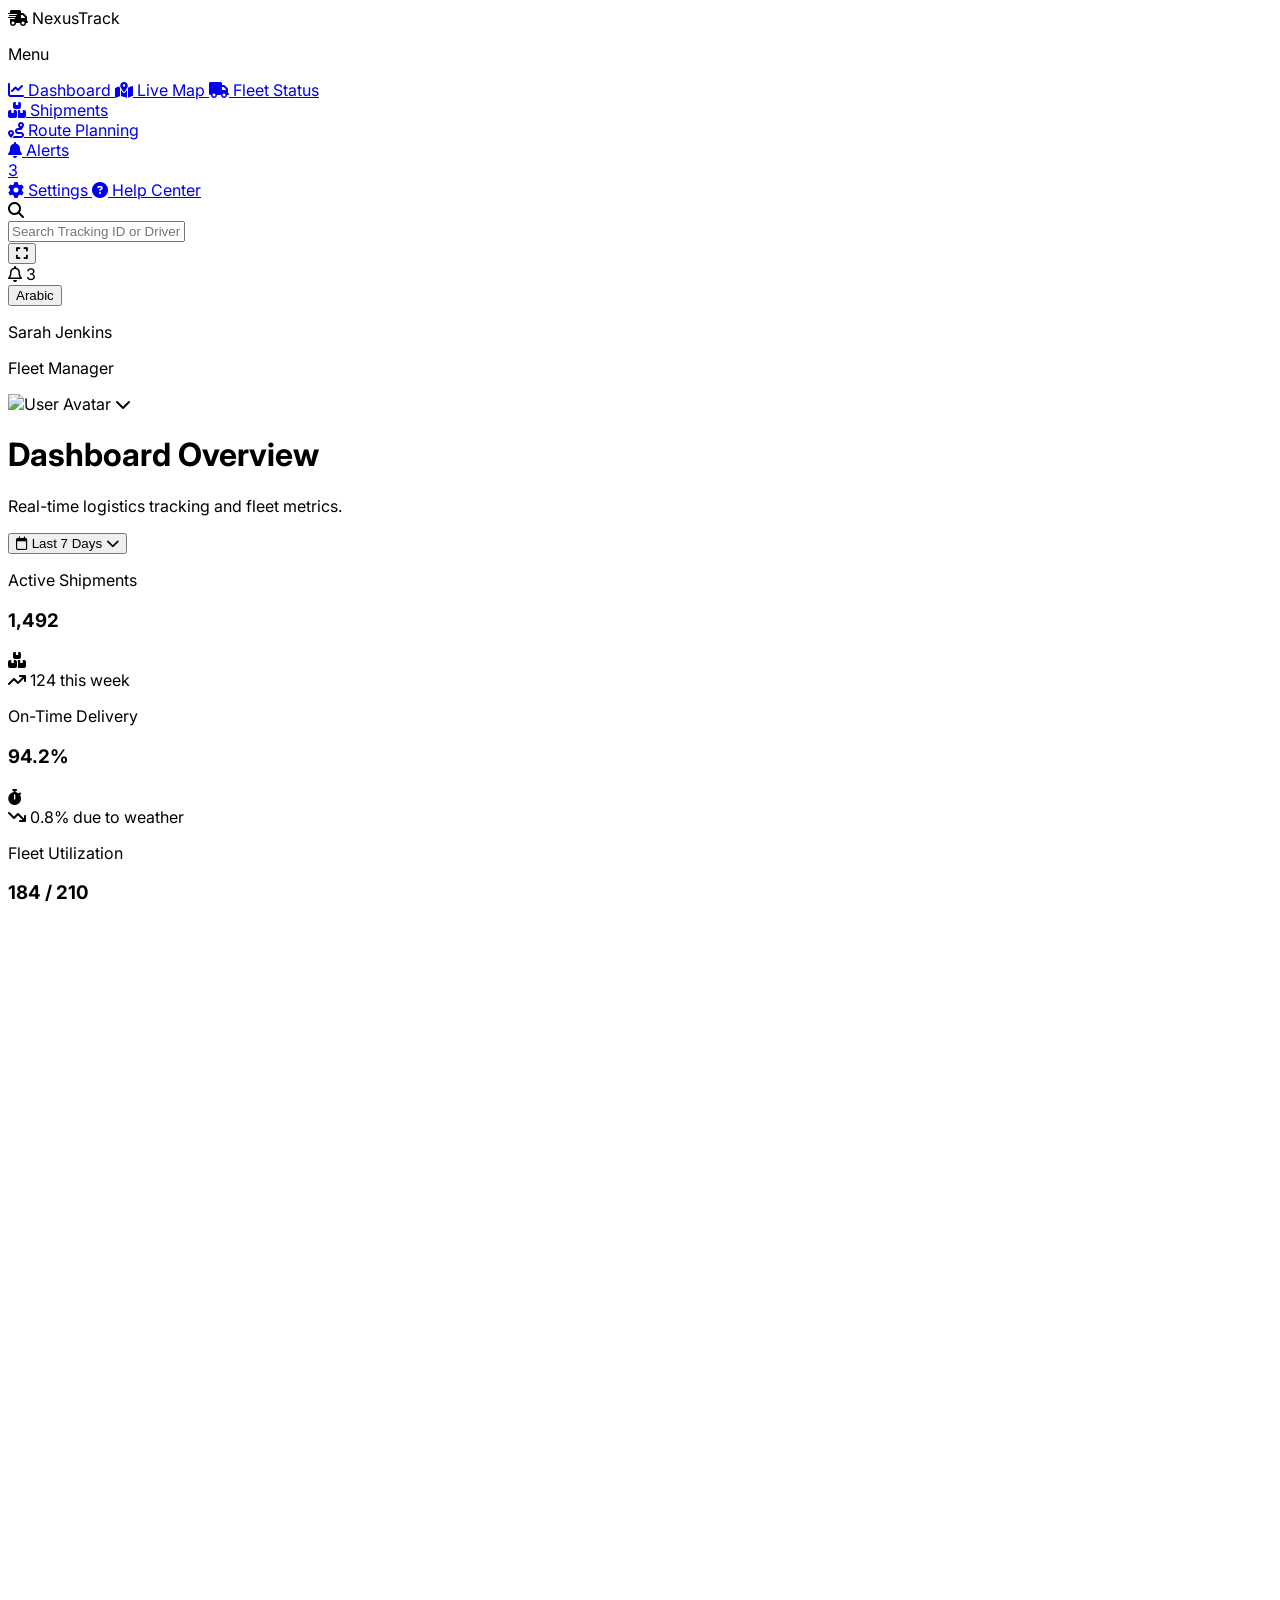
==== index.html @ 2e5b0f3b "first commit" ====
<!--
    NexusTrack - Logistics & Fleet Management Dashboard Template
    Developed by Ahmed Ibrahim
    Ready for ThemeForest Submission
-->
<!DOCTYPE html>
<html lang="en">

<head>
    <meta charset="UTF-8">
    <meta name="viewport" content="width=device-width, initial-scale=1.0">
    <title>Nexus Logistics & Fleet tracking</title>
    <meta name="description"
        content="NexusTrack - Premium Logistics & Fleet Management Dashboard with Multi-language (LTR/RTL) support. Built with Tailwind CSS and Chart.js.">
    <meta name="keywords"
        content="logistics, fleet management, dashboard, admin template, tailwind css, truck tracking, shipments, rtl dashboard">
    <meta name="author" content="Ahmed Ibrahim">

    <title>NexusTrack - Logistics & Fleet Management Dashboard</title>

    <!-- CSS Assets -->
    <script src="https://cdn.tailwindcss.com"></script>

    <!-- Font Awesome -->
    <link rel="stylesheet" href="https://cdnjs.cloudflare.com/ajax/libs/font-awesome/6.4.0/css/all.min.css" />

    <!-- Google Fonts: Inter & Cairo -->
    <link
        href="https://fonts.googleapis.com/css2?family=Inter:wght@300;400;500;600;700&family=Cairo:wght@400;600;700&display=swap"
        rel="stylesheet">

    <!-- Chart.js -->
    <script src="https://cdn.jsdelivr.net/npm/chart.js"></script>

    <!-- Custom Styles -->
    <link rel="stylesheet" href="assets/css/styles.css">

    <script>
        tailwind.config = {
            theme: {
                extend: {
                    fontFamily: {
                        sans: ['Inter', 'sans-serif'],
                    },
                    colors: {
                        darkTheme: '#111827',
                        darkerTheme: '#030712',
                        appBg: '#f3f4f6',
                        brandBlue: '#3b82f6',
                        accentOrange: '#f97316',
                        successGreen: '#10b981',
                        dangerRed: '#ef4444'
                    }
                }
            }
        }
    </script>
</head>

<body class="bg-appBg text-gray-800 flex font-sans h-screen w-screen overflow-hidden">

    <!-- SIDEBAR -->
    <aside id="sidebar"
        class="bg-darkerTheme text-gray-300 w-64 flex flex-col h-full transition-all duration-300 z-20 flex-shrink-0">
        <!-- Logo -->
        <div class="h-16 flex items-center px-6 bg-darkTheme border-b border-gray-800">
            <div class="flex items-center gap-3 text-white font-bold text-xl tracking-wide">
                <i class="fa-solid fa-truck-fast text-brandBlue"></i>
                <span id="logo-text" data-i18n="logo_text">NexusTrack</span>
            </div>
        </div>

        <!-- Navigation Menu -->
        <nav class="flex-1 overflow-y-auto py-6 px-4 space-y-2 relative">
            <p class="px-2 text-xs font-semibold text-gray-500 uppercase tracking-wider mb-2" data-i18n="menu_title">
                Menu</p>

            <a href="index.html"
                class="flex items-center gap-3 px-3 py-2.5 rounded-lg bg-brandBlue text-white shadow-md shadow-blue-500/20 group transition-all">
                <i class="fa-solid fa-chart-line w-5 text-center group-hover:scale-110 transition-transform"></i>
                <span class="font-medium" data-i18n="dashboard">Dashboard</span>
            </a>

            <a href="live-map.html"
                class="flex items-center gap-3 px-3 py-2.5 rounded-lg text-gray-400 hover:bg-gray-800 hover:text-white group transition-all">
                <i
                    class="fa-solid fa-map-location-dot w-5 text-center group-hover:text-brandBlue transition-colors"></i>
                <span class="font-medium" data-i18n="live_map">Live Map</span>
            </a>

            <a href="fleet-status.html"
                class="flex items-center gap-3 px-3 py-2.5 rounded-lg text-gray-400 hover:bg-gray-800 hover:text-white group transition-all">
                <i class="fa-solid fa-truck w-5 text-center group-hover:text-successGreen transition-colors"></i>
                <span class="font-medium" data-i18n="fleet_status">Fleet Status</span>
            </a>

            <a href="shipments.html"
                class="flex items-center gap-3 px-3 py-2.5 rounded-lg text-gray-400 hover:bg-gray-800 hover:text-white group transition-all justify-between">
                <div class="flex items-center gap-3">
                    <i
                        class="fa-solid fa-boxes-stacked w-5 text-center group-hover:text-purple-400 transition-colors"></i>
                    <span class="font-medium" data-i18n="shipments">Shipments</span>
                </div>
            </a>

            <a href="route-planning.html"
                class="flex items-center gap-3 px-3 py-2.5 rounded-lg text-gray-400 hover:bg-gray-800 hover:text-white group transition-all">
                <i class="fa-solid fa-route w-5 text-center group-hover:text-accentOrange transition-colors"></i>
                <span class="font-medium" data-i18n="route_planning">Route Planning</span>
            </a>

            <a href="alerts.html"
                class="flex items-center gap-3 px-3 py-2.5 rounded-lg text-gray-400 hover:bg-gray-800 hover:text-white group transition-all justify-between">
                <div class="flex items-center gap-3">
                    <i class="fa-solid fa-bell w-5 text-center group-hover:text-dangerRed transition-colors"></i>
                    <span class="font-medium" data-i18n="alerts">Alerts</span>
                </div>
                <span
                    class="bg-dangerRed text-white text-xs font-bold px-2 py-0.5 rounded-full shadow-sm shadow-red-500/30">3</span>
            </a>
        </nav>

        <!-- Sidebar Bottom -->
        <div class="p-4 bg-darkTheme border-t border-gray-800">
            <a href="#"
                class="flex items-center gap-3 px-3 py-2 rounded-lg text-gray-400 hover:text-white transition-colors">
                <i class="fa-solid fa-gear w-5 text-center"></i>
                <span class="font-medium" data-i18n="settings">Settings</span>
            </a>
            <a href="#"
                class="flex items-center gap-3 px-3 py-2 rounded-lg text-gray-400 hover:text-white transition-colors mt-1">
                <i class="fa-solid fa-circle-question w-5 text-center"></i>
                <span class="font-medium" data-i18n="help_center">Help Center</span>
            </a>
        </div>
    </aside>

    <!-- CONTENT WRAPPER -->
    <div class="flex-1 flex flex-col h-full min-w-0">

        <!-- TOP NAVIGATION -->
        <header class="h-16 bg-white border-b border-gray-200 flex items-center justify-between px-6 z-10 shrink-0">
            <!-- Search -->
            <div class="flex items-center flex-1 max-w-xl">
                <div class="relative w-full">
                    <div class="absolute inset-y-0 left-0 flex items-center pl-3 pointer-events-none text-gray-400">
                        <i class="fa-solid fa-magnifying-glass"></i>
                    </div>
                    <input type="text" placeholder="Search Tracking ID or Driver..."
                        class="bg-gray-100 border-none text-sm rounded-full pl-10 pr-4 py-2 w-full focus:ring-2 focus:ring-brandBlue focus:bg-white transition-all outline-none">
                </div>
            </div>

            <!-- Right Actions -->
            <div class="flex items-center gap-5 ml-4">
                <button class="text-gray-400 hover:text-gray-600 transition-colors">
                    <i class="fa-solid fa-expand text-lg"></i>
                </button>

                <!-- Notifications -->
                <div class="relative cursor-pointer text-gray-400 hover:text-gray-600 transition-colors">
                    <i class="fa-regular fa-bell text-xl"></i>
                    <span class="absolute -top-1 -right-1 flex h-4 w-4">
                        <span
                            class="animate-ping absolute inline-flex h-full w-full rounded-full bg-dangerRed opacity-75"></span>
                        <span
                            class="relative inline-flex rounded-full h-4 w-4 bg-dangerRed items-center justify-center text-[9px] font-bold text-white border-2 border-white">3</span>
                    </span>
                </div>

                <!-- Divider -->
                <div class="w-px h-8 bg-gray-200"></div>

                <!-- Language Switcher -->
                <button id="langSwitcher"
                    class="text-xs font-bold text-brandBlue hover:text-blue-700 bg-blue-50 px-2 py-1 rounded transition-colors uppercase">
                    Arabic
                </button>

                <!-- Divider -->
                <div class="w-px h-8 bg-gray-200"></div>

                <!-- User Profile -->
                <div class="flex items-center gap-3 cursor-pointer group">
                    <div class="text-right hidden sm:block">
                        <p class="text-sm font-semibold text-gray-700" data-i18n="user_name">Sarah Jenkins</p>
                        <p class="text-xs text-gray-500" data-i18n="user_role">Fleet Manager</p>
                    </div>
                    <img src="https://i.pravatar.cc/150?img=47" alt="User Avatar"
                        class="h-9 w-9 rounded-full object-cover border-2 border-gray-200 group-hover:border-brandBlue transition-colors">
                    <i class="fa-solid fa-chevron-down text-xs text-gray-400"></i>
                </div>
            </div>
        </header>

        <!-- MAIN DASHBOARD CONTENT -->
        <main class="flex-1 overflow-auto p-6 scroll-smooth">

            <div class="flex items-center justify-between mb-6">
                <div>
                    <h1 class="text-2xl font-bold text-gray-800 tracking-tight" data-i18n="dashboard_title">Dashboard
                        Overview</h1>
                    <p class="text-sm text-gray-500 mt-1" data-i18n="dashboard_desc">Real-time logistics tracking and
                        fleet metrics.</p>
                </div>
                <!-- Date / Filter button -->
                <button
                    class="flex items-center gap-2 bg-white border border-gray-300 text-gray-700 text-sm font-medium px-4 py-2 rounded-lg shadow-sm hover:bg-gray-50 transition-colors">
                    <i class="fa-regular fa-calendar"></i>
                    <span data-i18n="last_7_days">Last 7 Days</span>
                    <i class="fa-solid fa-chevron-down text-xs ml-1"></i>
                </button>
            </div>

            <!-- KPI CARDS ROW -->
            <div class="grid grid-cols-1 md:grid-cols-2 lg:grid-cols-4 gap-6 mb-8">
                <!-- Card 1 -->
                <div class="bg-white rounded-xl shadow-sm border border-gray-100 p-5 hover:shadow-md transition-shadow">
                    <div class="flex items-start justify-between">
                        <div>
                            <p class="text-sm font-medium text-gray-500 mb-1" data-i18n="active_shipments">Active
                                Shipments</p>
                            <h3 class="text-2xl font-bold text-gray-800" id="kpiActiveShipments">...</h3>
                        </div>
                        <div class="w-10 h-10 rounded-lg bg-blue-50 flex items-center justify-center text-brandBlue">
                            <i class="fa-solid fa-boxes-stacked text-lg"></i>
                        </div>
                    </div>
                    <div class="mt-4 flex items-center text-sm">
                        <span
                            class="text-successGreen font-medium flex items-center gap-1 bg-green-50 px-2 py-0.5 rounded">
                            <i class="fa-solid fa-arrow-trend-up text-xs"></i> 124
                        </span>
                        <span class="text-gray-400 ml-2 text-xs" data-i18n="this_week">this week</span>
                    </div>
                </div>

                <!-- Card 2 -->
                <div class="bg-white rounded-xl shadow-sm border border-gray-100 p-5 hover:shadow-md transition-shadow">
                    <div class="flex items-start justify-between">
                        <div>
                            <p class="text-sm font-medium text-gray-500 mb-1" data-i18n="on_time_delivery">On-Time
                                Delivery</p>
                            <h3 class="text-2xl font-bold text-gray-800" id="kpiOnTimeDelivery">...</h3>
                        </div>
                        <div
                            class="w-10 h-10 rounded-lg bg-emerald-50 flex items-center justify-center text-emerald-600">
                            <i class="fa-solid fa-stopwatch text-lg"></i>
                        </div>
                    </div>
                    <div class="mt-4 flex items-center text-sm">
                        <span class="text-dangerRed font-medium flex items-center gap-1 bg-red-50 px-2 py-0.5 rounded">
                            <i class="fa-solid fa-arrow-trend-down text-xs"></i> 0.8%
                        </span>
                        <span class="text-gray-400 ml-2 text-xs truncate" data-i18n="due_to_weather">due to
                            weather</span>
                    </div>
                </div>

                <!-- Card 3 -->
                <div class="bg-white rounded-xl shadow-sm border border-gray-100 p-5 hover:shadow-md transition-shadow">
                    <div class="flex items-start justify-between">
                        <div>
                            <p class="text-sm font-medium text-gray-500 mb-1" data-i18n="fleet_utilization">Fleet
                                Utilization</p>
                            <h3 class="text-2xl font-bold text-gray-800" id="kpiFleetUtilization">...</h3>
                        </div>
                        <div class="w-10 h-10 rounded-lg bg-indigo-50 flex items-center justify-center text-indigo-600">
                            <i class="fa-solid fa-truck-moving text-lg"></i>
                        </div>
                    </div>
                    <div class="mt-4">
                        <div class="w-full bg-gray-200 rounded-full h-1.5 mb-1">
                            <div class="bg-indigo-600 h-1.5 rounded-full" style="width: 87.6%"></div>
                        </div>
                        <span class="text-gray-400 text-xs" data-i18n="vehicles_active">Vehicles active</span>
                    </div>
                </div>

                <!-- Card 4 -->
                <div
                    class="bg-white rounded-xl shadow-sm border border-gray-100 p-5 hover:shadow-md transition-shadow ring-1 ring-red-100 shadow-red-50">
                    <div class="flex items-start justify-between">
                        <div>
                            <p class="text-sm font-medium text-gray-500 mb-1" data-i18n="critical_alerts">Critical
                                Alerts</p>
                            <h3 class="text-2xl font-bold text-dangerRed" id="kpiCriticalAlerts">...</h3>
                        </div>
                        <div
                            class="w-10 h-10 rounded-lg bg-red-50 flex items-center justify-center text-dangerRed animate-pulse">
                            <i class="fa-solid fa-triangle-exclamation text-lg"></i>
                        </div>
                    </div>
                    <div class="mt-4 flex flex-col gap-1 text-xs">
                        <div class="text-gray-600 flex items-center gap-1.5">
                            <div class="w-1.5 h-1.5 rounded-full bg-dangerRed"></div>
                            <span>TRK-89420A: Engine Temp High</span>
                        </div>
                        <div class="text-gray-600 flex items-center gap-1.5 truncate">
                            <div class="w-1.5 h-1.5 rounded-full bg-accentOrange"></div>
                            <span>TRK-10294B: Off Route Deviation</span>
                        </div>
                    </div>
                </div>
            </div>

            <!-- CHARTS SECTION -->
            <div class="grid grid-cols-1 lg:grid-cols-3 gap-6 mb-8">

                <!-- Main Bar/Line Chart (Span 2) -->
                <div
                    class="lg:col-span-2 bg-white rounded-xl shadow-sm border border-gray-100 p-6 flex flex-col hover:shadow-md transition-shadow">
                    <div class="flex items-center justify-between mb-4">
                        <h2 class="text-lg font-bold text-gray-800">Shipment Volume & Transit Time</h2>
                        <button class="text-gray-400 hover:text-gray-600"><i
                                class="fa-solid fa-ellipsis-vertical"></i></button>
                    </div>
                    <div class="flex-1 w-full min-h-[300px] relative">
                        <canvas id="shipmentChart"></canvas>
                    </div>
                </div>

                <!-- Doughnut Chart (Span 1) -->
                <div
                    class="bg-white rounded-xl shadow-sm border border-gray-100 p-6 flex flex-col hover:shadow-md transition-shadow">
                    <div class="flex items-center justify-between mb-4">
                        <h2 class="text-lg font-bold text-gray-800">Current Fleet Status</h2>
                        <button class="text-gray-400 hover:text-gray-600"><i
                                class="fa-solid fa-ellipsis-vertical"></i></button>
                    </div>
                    <div class="flex-1 w-full relative flex items-center justify-center min-h-[250px]">
                        <canvas id="fleetStatusChart"></canvas>
                        <!-- Center text for Doughnut -->
                        <div
                            class="absolute inset-0 flex flex-col items-center justify-center pointer-events-none mt-4">
                            <span class="text-2xl font-bold text-gray-800">210</span>
                            <span
                                class="text-xs text-gray-500 font-medium tracking-wide placeholder-gray-500 uppercase">Total</span>
                        </div>
                    </div>
                    <!-- Custom Legend -->
                    <div class="mt-4 grid grid-cols-2 gap-y-3 gap-x-2 text-xs">
                        <div class="flex items-center gap-2"><span
                                class="w-3 h-3 rounded-sm bg-brandBlue shadow-sm"></span><span
                                class="text-gray-600 font-medium">In Transit (72%)</span></div>
                        <div class="flex items-center gap-2"><span
                                class="w-3 h-3 rounded-sm bg-purple-400 shadow-sm"></span><span
                                class="text-gray-600 font-medium">Loading (15%)</span></div>
                        <div class="flex items-center gap-2"><span
                                class="w-3 h-3 rounded-sm bg-gray-300 shadow-sm"></span><span
                                class="text-gray-600 font-medium">Idle (8%)</span></div>
                        <div class="flex items-center gap-2"><span
                                class="w-3 h-3 rounded-sm bg-red-400 shadow-sm"></span><span
                                class="text-gray-600 font-medium">Maintenance (5%)</span></div>
                    </div>
                </div>
            </div>

            <!-- RECENT ACTIVITY TABLE -->
            <div class="bg-white rounded-xl shadow-sm border border-gray-100 hover:shadow-md transition-shadow mb-6">
                <div class="px-6 py-5 border-b border-gray-100 flex items-center justify-between">
                    <h2 class="text-lg font-bold text-gray-800" data-i18n="track_log_title">Live Tracking Log</h2>
                    <a href="#" class="text-sm font-medium text-brandBlue hover:text-blue-700 transition-colors"
                        data-i18n="view_all">View All</a>
                </div>
                <div class="overflow-x-auto">
                    <table class="w-full text-left border-collapse">
                        <thead>
                            <tr class="bg-gray-50 text-gray-500 text-xs uppercase tracking-wider">
                                <th class="px-6 py-4 font-semibold" data-i18n="tracking_id">Tracking ID</th>
                                <th class="px-6 py-4 font-semibold" data-i18n="route">Route</th>
                                <th class="px-6 py-4 font-semibold" data-i18n="driver">Driver</th>
                                <th class="px-6 py-4 font-semibold" data-i18n="status">Status</th>
                                <th class="px-6 py-4 font-semibold text-right" data-i18n="eta">ETA</th>
                            </tr>
                        </thead>
                        <tbody class="divide-y divide-gray-100 text-sm" id="trackingLogTable">
                            <!-- Dynamic rows injected by script.js -->
                        </tbody>
                    </table>
                </div>
            </div>

            <!-- Footer spacing -->
            <div class="h-6"></div>
        </main>
    </div>

    <!-- JS Assets -->
    <script src="https://cdn.jsdelivr.net/npm/chart.js"></script>
    <script src="assets/js/translations.js"></script>
    <script src="assets/js/data.js"></script>
    <script src="assets/js/script.js"></script>
</body>

</html>
---- assets/css/styles.css ----
/**
 * NexusTrack - Logistics & Fleet Management Dashboard Template
 * Author: Ahmed Ibrahim
 * Version: 1.0.0
 * Licensed under MIT (Standard ThemeForest Template License)
 */

/* ==========================================================================
   Global Variables & Reset
   ========================================================================== */

/* Custom Scrollbar for clean UI - ThemeForest Standard */
::-webkit-scrollbar {
    width: 6px;
    height: 6px;
}

::-webkit-scrollbar-track {
    background: transparent;
}

::-webkit-scrollbar-thumb {
    background-color: #cbd5e1;
    border-radius: 10px;
}

::-webkit-scrollbar-thumb:hover {
    background-color: #94a3b8;
}

/* Base Layout Constraints */
html,
body {
    height: 100vh;
    overflow: hidden;
    scroll-behavior: smooth;
    -webkit-font-smoothing: antialiased;
    -moz-osx-font-smoothing: grayscale;
}

/* ==========================================================================
   Utility Classes (Modern Glassmorphism & Shadows)
   ========================================================================== */

.glass-header {
    background: rgba(255, 255, 255, 0.8);
    backdrop-filter: blur(12px);
    -webkit-backdrop-filter: blur(12px);
}

.transition-slow {
    transition: all 0.5s cubic-bezier(0.4, 0, 0.2, 1);
}

/* Arabic Specific Overrides */
[dir="rtl"] .font-sans {
    font-family: 'Cairo', 'Inter', sans-serif !important;
}
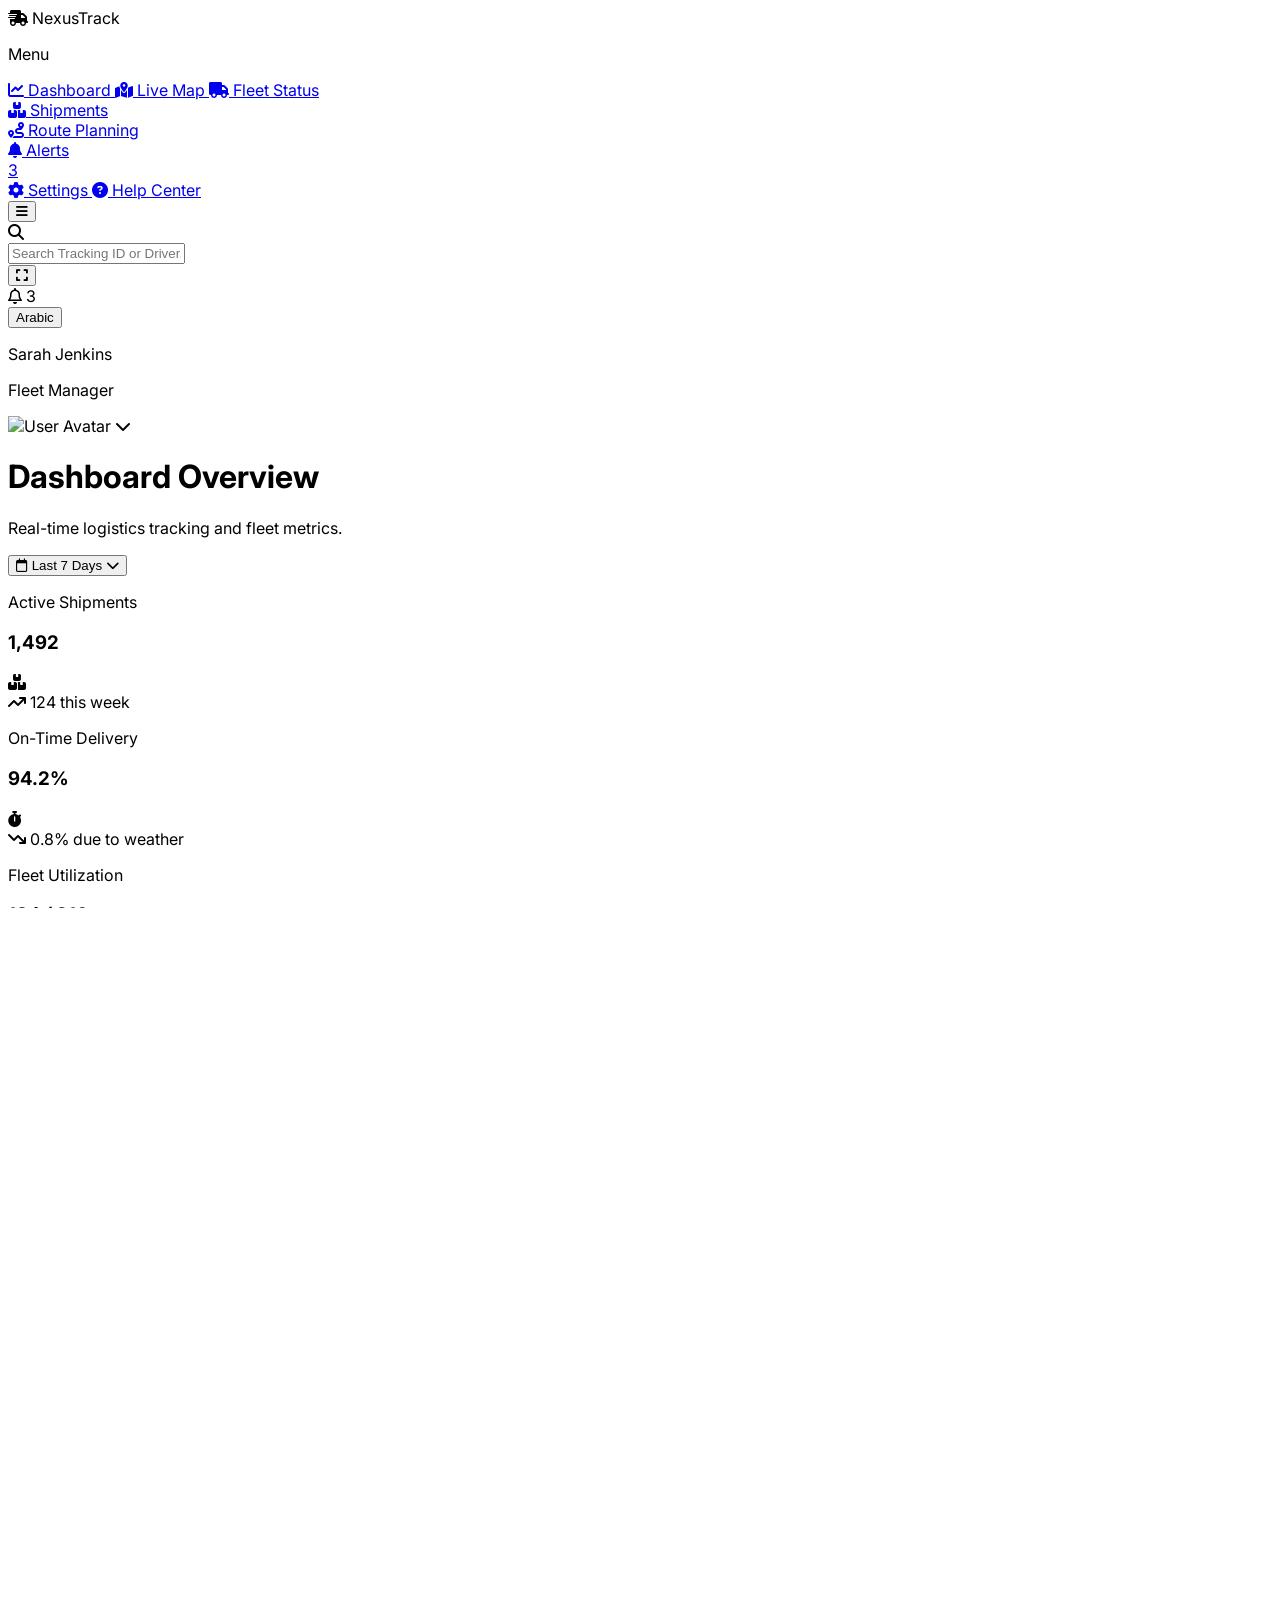
==== commit 08e68ce1: "fix responsive" ====
--- a/index.html
+++ b/index.html
@@ -60,8 +60,7 @@
 <body class="bg-appBg text-gray-800 flex font-sans h-screen w-screen overflow-hidden">
 
     <!-- SIDEBAR -->
-    <aside id="sidebar"
-        class="bg-darkerTheme text-gray-300 w-64 flex flex-col h-full transition-all duration-300 z-20 flex-shrink-0">
+    <aside id="sidebar" class="bg-darkerTheme text-gray-300 w-64 flex flex-col h-full transition-transform duration-300 z-50 fixed inset-y-0 ltr:left-0 rtl:right-0 transform -translate-x-full rtl:translate-x-full md:relative md:translate-x-0 rtl:md:translate-x-0 flex-shrink-0">
         <!-- Logo -->
         <div class="h-16 flex items-center px-6 bg-darkTheme border-b border-gray-800">
             <div class="flex items-center gap-3 text-white font-bold text-xl tracking-wide">
@@ -139,22 +138,23 @@
     <div class="flex-1 flex flex-col h-full min-w-0">
 
         <!-- TOP NAVIGATION -->
-        <header class="h-16 bg-white border-b border-gray-200 flex items-center justify-between px-6 z-10 shrink-0">
+        <header class="h-16 bg-white border-b border-gray-200 flex items-center justify-between px-4 sm:px-6 z-10 shrink-0">
             <!-- Search -->
             <div class="flex items-center flex-1 max-w-xl">
+                <button id="mobileMenuBtn" class="md:hidden mr-4 ltr:mr-4 rtl:ml-4 text-gray-500 hover:text-gray-700 cursor-pointer block"><i class="fa-solid fa-bars text-xl"></i></button>
                 <div class="relative w-full">
                     <div class="absolute inset-y-0 left-0 flex items-center pl-3 pointer-events-none text-gray-400">
                         <i class="fa-solid fa-magnifying-glass"></i>
                     </div>
                     <input type="text" placeholder="Search Tracking ID or Driver..."
-                        class="bg-gray-100 border-none text-sm rounded-full pl-10 pr-4 py-2 w-full focus:ring-2 focus:ring-brandBlue focus:bg-white transition-all outline-none">
+                        class="bg-gray-100 border-none text-sm rounded-full pl-10 pr-4 py-2 w-full md:w-full focus:ring-2 focus:ring-brandBlue focus:bg-white transition-all outline-none">
                 </div>
             </div>
 
             <!-- Right Actions -->
-            <div class="flex items-center gap-5 ml-4">
+            <div class="flex items-center gap-3 sm:gap-5 ms-2 sm:ms-4">
                 <button class="text-gray-400 hover:text-gray-600 transition-colors">
-                    <i class="fa-solid fa-expand text-lg"></i>
+                    <i class="fa-solid fa-expand text-lg hidden sm:block"></i>
                 </button>
 
                 <!-- Notifications -->
@@ -194,9 +194,9 @@
         </header>
 
         <!-- MAIN DASHBOARD CONTENT -->
-        <main class="flex-1 overflow-auto p-6 scroll-smooth">
-
-            <div class="flex items-center justify-between mb-6">
+        <main class="flex-1 overflow-auto p-4 sm:p-4 sm:p-6 scroll-smooth">
+
+            <div class="flex flex-col sm:flex-row items-start sm:items-center justify-between gap-4 mb-6">
                 <div>
                     <h1 class="text-2xl font-bold text-gray-800 tracking-tight" data-i18n="dashboard_title">Dashboard
                         Overview</h1>
@@ -367,11 +367,11 @@
                     <table class="w-full text-left border-collapse">
                         <thead>
                             <tr class="bg-gray-50 text-gray-500 text-xs uppercase tracking-wider">
-                                <th class="px-6 py-4 font-semibold" data-i18n="tracking_id">Tracking ID</th>
-                                <th class="px-6 py-4 font-semibold" data-i18n="route">Route</th>
-                                <th class="px-6 py-4 font-semibold" data-i18n="driver">Driver</th>
-                                <th class="px-6 py-4 font-semibold" data-i18n="status">Status</th>
-                                <th class="px-6 py-4 font-semibold text-right" data-i18n="eta">ETA</th>
+                                <th class="px-4 py-3 sm:px-6 sm:py-4 font-semibold" data-i18n="tracking_id">Tracking ID</th>
+                                <th class="px-4 py-3 sm:px-6 sm:py-4 font-semibold" data-i18n="route">Route</th>
+                                <th class="px-4 py-3 sm:px-6 sm:py-4 font-semibold" data-i18n="driver">Driver</th>
+                                <th class="px-4 py-3 sm:px-6 sm:py-4 font-semibold" data-i18n="status">Status</th>
+                                <th class="px-4 py-3 sm:px-6 sm:py-4 font-semibold text-right" data-i18n="eta">ETA</th>
                             </tr>
                         </thead>
                         <tbody class="divide-y divide-gray-100 text-sm" id="trackingLogTable">
--- a/assets/css/styles.css
+++ b/assets/css/styles.css
@@ -55,4 +55,30 @@
 /* Arabic Specific Overrides */
 [dir="rtl"] .font-sans {
     font-family: 'Cairo', 'Inter', sans-serif !important;
+}
+
+/* Rock-solid Mobile Sidebar Layout Fixes */
+@media (max-width: 767px) {
+    #sidebar {
+        position: fixed !important;
+        inset-inline-start: 0;
+        top: 0;
+        bottom: 0;
+        z-index: 50;
+        transition: transform 0.3s ease;
+        transform: translateX(-100%);
+    }
+    html[dir="rtl"] #sidebar {
+        transform: translateX(100%);
+    }
+    /* When Sidebar is Toggled Open */
+    #sidebar.open-sidebar {
+        transform: translateX(0) !important;
+    }
+}
+@media (min-width: 768px) {
+    #sidebar {
+        position: relative !important;
+        transform: none !important;
+    }
 }
